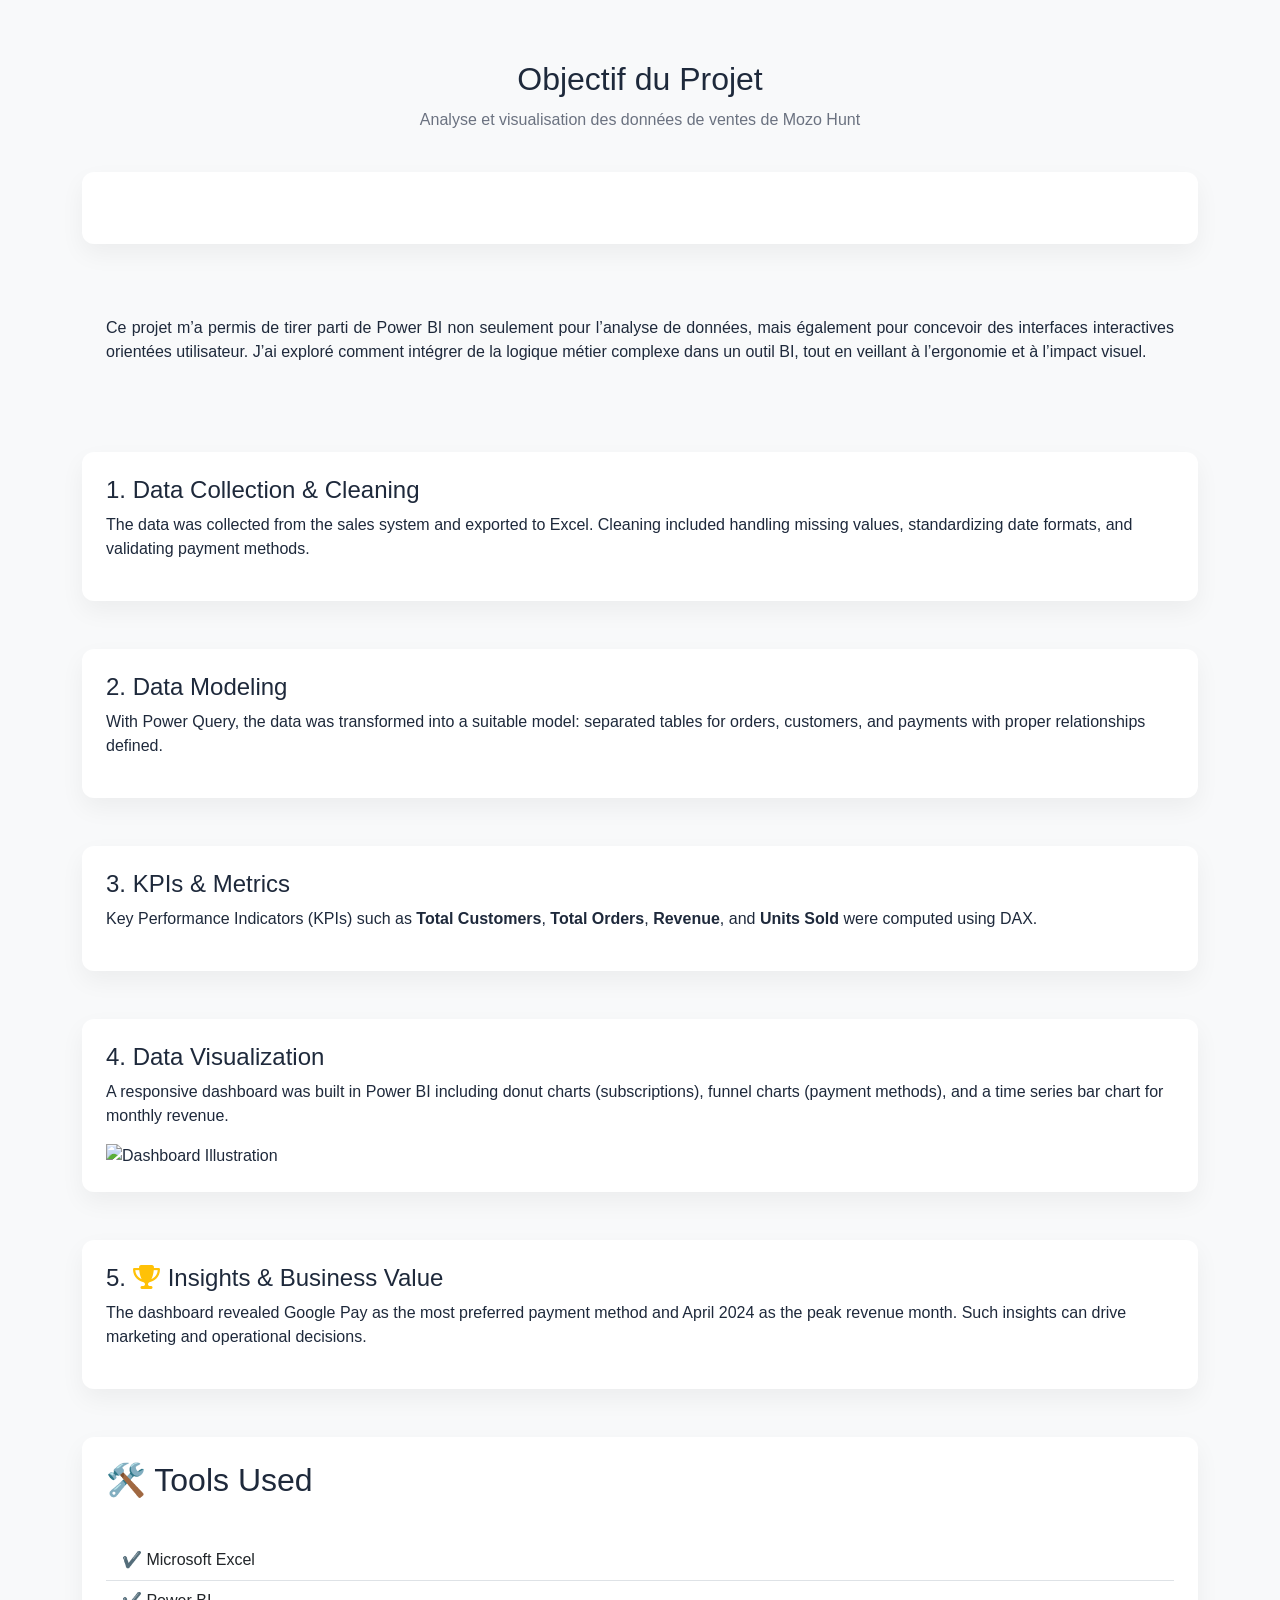
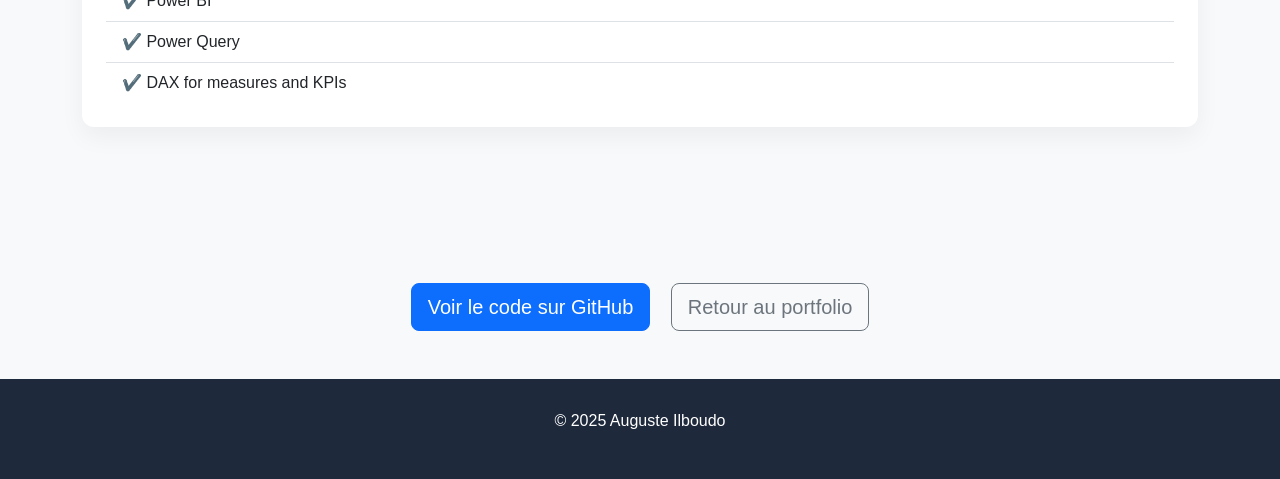
==== mozo.html @ 0e51827f "Portfolio 0.1" ====
<!DOCTYPE html>
<html lang="fr">

<head>
    <meta charset="UTF-8">
    <meta name="viewport" content="width=device-width, initial-scale=1.0">
    <title>Projet – Marketing Analytics</title>
    <link rel="stylesheet" href="style.css">
    <link rel="stylesheet" href="https://cdnjs.cloudflare.com/ajax/libs/font-awesome/6.4.0/css/all.min.css">
    <link href="https://cdn.jsdelivr.net/npm/bootstrap@5.3.2/dist/css/bootstrap.min.css" rel="stylesheet">
    <style>
        body {
            font-family: 'Segoe UI', sans-serif;
            margin: 0;
            padding: 0;
            background-color: #f8f9fa;
            color: #1e293b;
        }

        a {
            text-decoration: none;
        }

        .hero {
            background: linear-gradient(135deg, #2563eb, #1e40af);
            color: white;
            padding: 80px 20px;
            text-align: center;
        }

        .hero .btn-primary-custom {
            display: inline-block;
            margin-top: 20px;
            padding: 12px 24px;
            background: white;
            color: #2563eb;
            font-weight: bold;
            border-radius: 50px;
            transition: all 0.3s ease;
        }

        .hero .btn-primary-custom:hover {
            background: #f0f0f0;
        }

        .section {
            padding: 60px 20px;
        }

        .section-title {
            margin-bottom: 40px;
        }

        .section-title h2 {
            font-size: 2rem;
            margin-bottom: 10px;
            text-align: center;
        }

        .section-title p {
            text-align: center;
            color: #6b7280;
        }

        .container {
            max-width: 1140px;
            margin: 0 auto;
        }

        .card-custom {
            background: white;
            padding: 30px;
            border-radius: 12px;
            box-shadow: 0 10px 25px rgba(0, 0, 0, 0.05);
            margin-bottom: 30px;
        }

        footer {
            background: #1e293b;
            color: white;
            text-align: center;
            padding: 30px 10px;
            margin-top: 40px;
        }


        .illustration-img {
            border-radius: 12px;
            width: 100%;
            object-fit: cover;
        }
    </style>
</head>

<body>
    <section class="section bg-light">
        <div class="container">
            <div class="section-title text-center">
                <h2>Objectif du Projet</h2>
                <p> Analyse et visualisation des données de ventes de Mozo Hunt</p>
            </div>

            <div class="card-custom p-4 mb-5">
                <img src="hunt.png" alt="" class="illustration-img mt-2">
            </div>

            <div class="p-4 mb-5">
                <p style="text-align: justify;">
                    Ce projet m’a permis de tirer parti de Power BI non seulement pour l’analyse de données, mais
                    également pour concevoir des
                    interfaces interactives orientées utilisateur. J’ai exploré comment intégrer de la logique métier
                    complexe dans un outil BI,
                    tout en veillant à l’ergonomie et à l’impact visuel.
                </p>
            </div>

            <div class="card-custom p-4 mb-5">
                <h4>1. Data Collection & Cleaning</h4>
                <p>
                    The data was collected from the sales system and exported to Excel. Cleaning included handling
                    missing values, standardizing date formats, and validating payment methods.
                </p>
            </div>

            <div class="card-custom p-4 mb-5">
                <h4>2. Data Modeling</h4>
                <p>
                    With Power Query, the data was transformed into a suitable model: separated tables for orders,
                    customers, and payments with proper relationships defined.
                </p>
            </div>
            <div class="card-custom p-4 mb-5">
                <h4>3. KPIs & Metrics</h4>
                <p>
                    Key Performance Indicators (KPIs) such as <strong>Total Customers</strong>, <strong>Total
                        Orders</strong>, <strong>Revenue</strong>, and <strong>Units Sold</strong> were computed using
                    DAX.
                </p>
            </div>
            <div class="card-custom p-4 mb-5">
                <h4>4. Data Visualization</h4>
                <p>
                    A responsive dashboard was built in Power BI including donut charts (subscriptions), funnel charts
                    (payment methods), and a time series bar chart for monthly revenue.
                </p>
                <img src="report.png" alt="Dashboard Illustration" class="img-fluid">
            </div>
            <div class="card-custom p-4 mb-5">
                <h4>5. <i class="fas fa-trophy me-2 text-warning"></i>Insights & Business Value</h4>
                <p>
                    The dashboard revealed Google Pay as the most preferred payment method and April 2024 as the peak
                    revenue month. Such insights can drive marketing and operational decisions.
                </p>
            </div>

            <div class="card-custom p-4 mb-5">
                <h2 class="section-title"> 🛠️ Tools Used</h2>
                <ul class="list-group list-group-flush">
                    <li class="list-group-item">✔️ Microsoft Excel</li>
                    <li class="list-group-item">✔️ Power BI</li>
                    <li class="list-group-item">✔️ Power Query</li>
                    <li class="list-group-item">✔️ DAX for measures and KPIs</li>
                </ul>
            </div>

        </div>
    </section>

    <section class="text-center my-5">
        <a href="#" class="btn btn-primary btn-lg">Voir le code sur GitHub</a>
        <a href="index.html" class="btn btn-outline-secondary btn-lg ms-3">Retour au portfolio</a>
    </section>

    <footer>
        <p>&copy; 2025 Auguste Ilboudo</p>
    </footer>

    <script src="https://cdn.jsdelivr.net/npm/bootstrap@5.3.2/dist/js/bootstrap.bundle.min.js"></script>
</body>

</html>
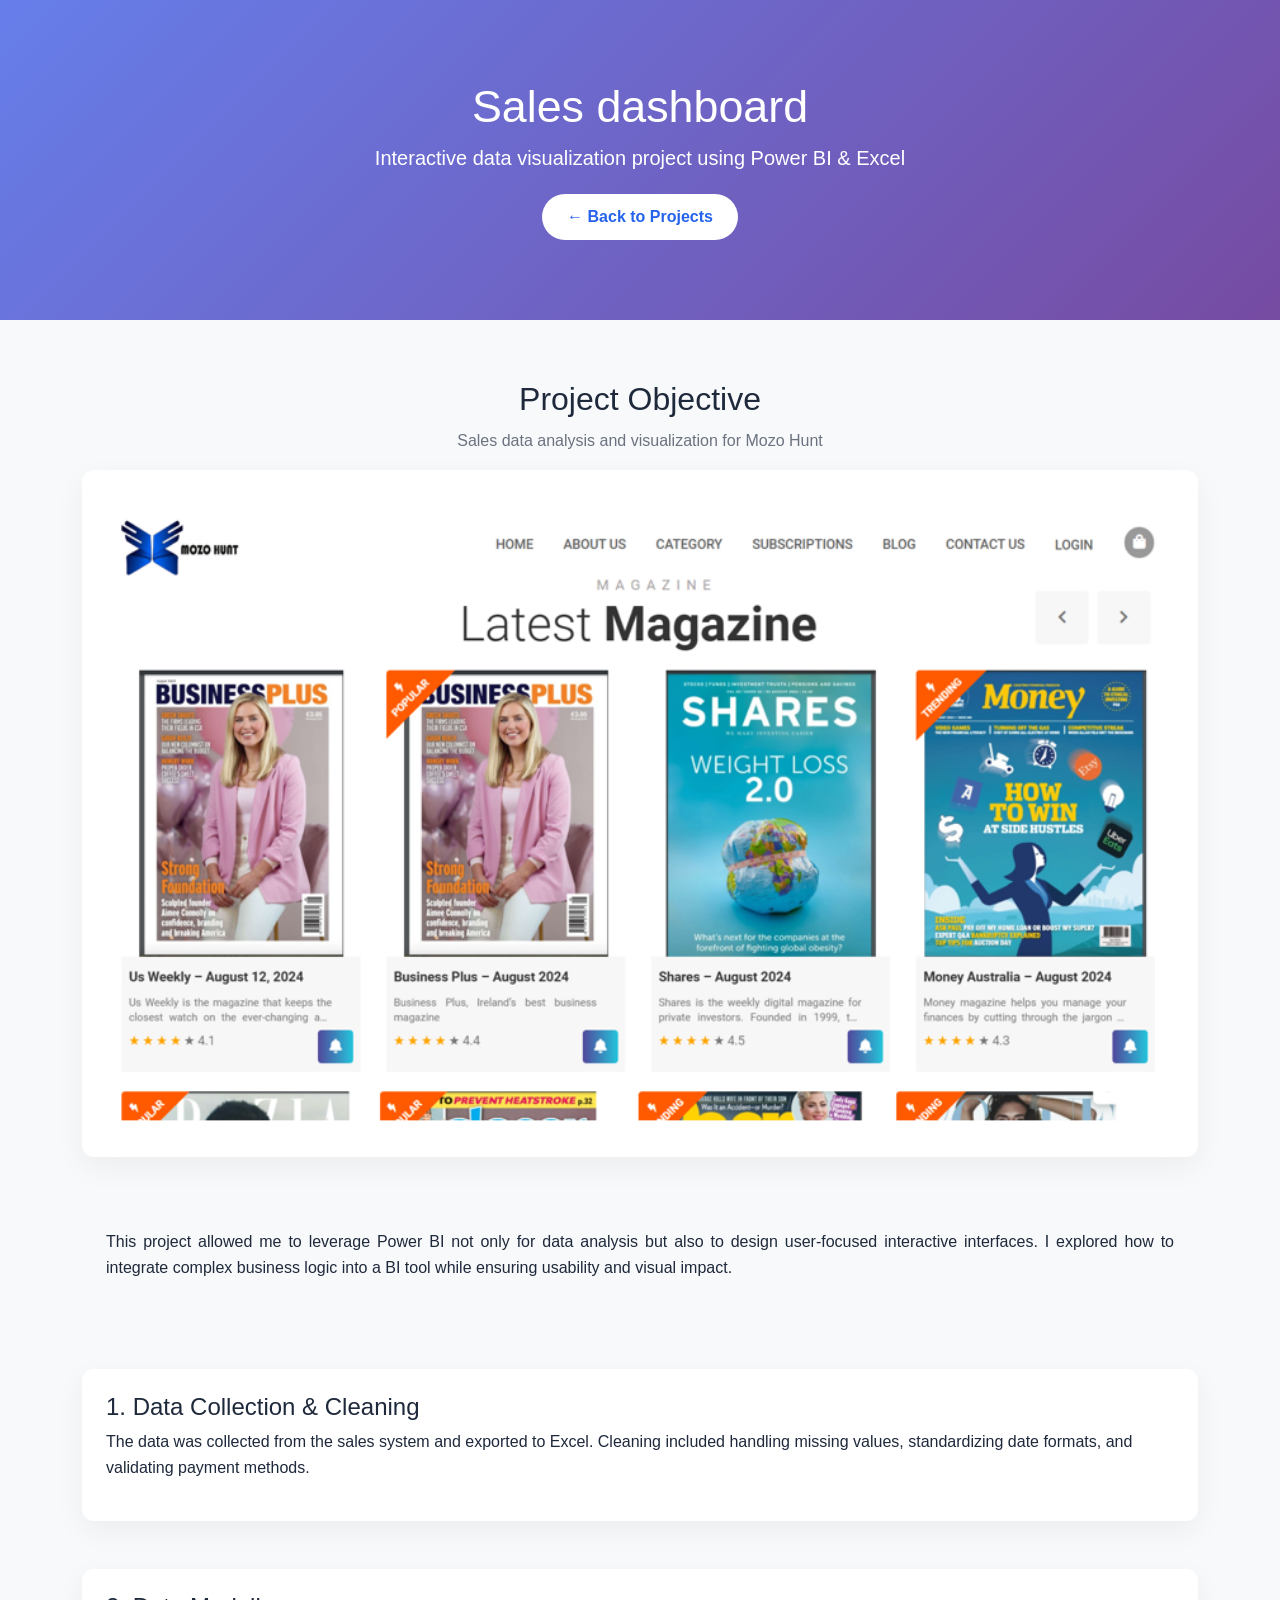
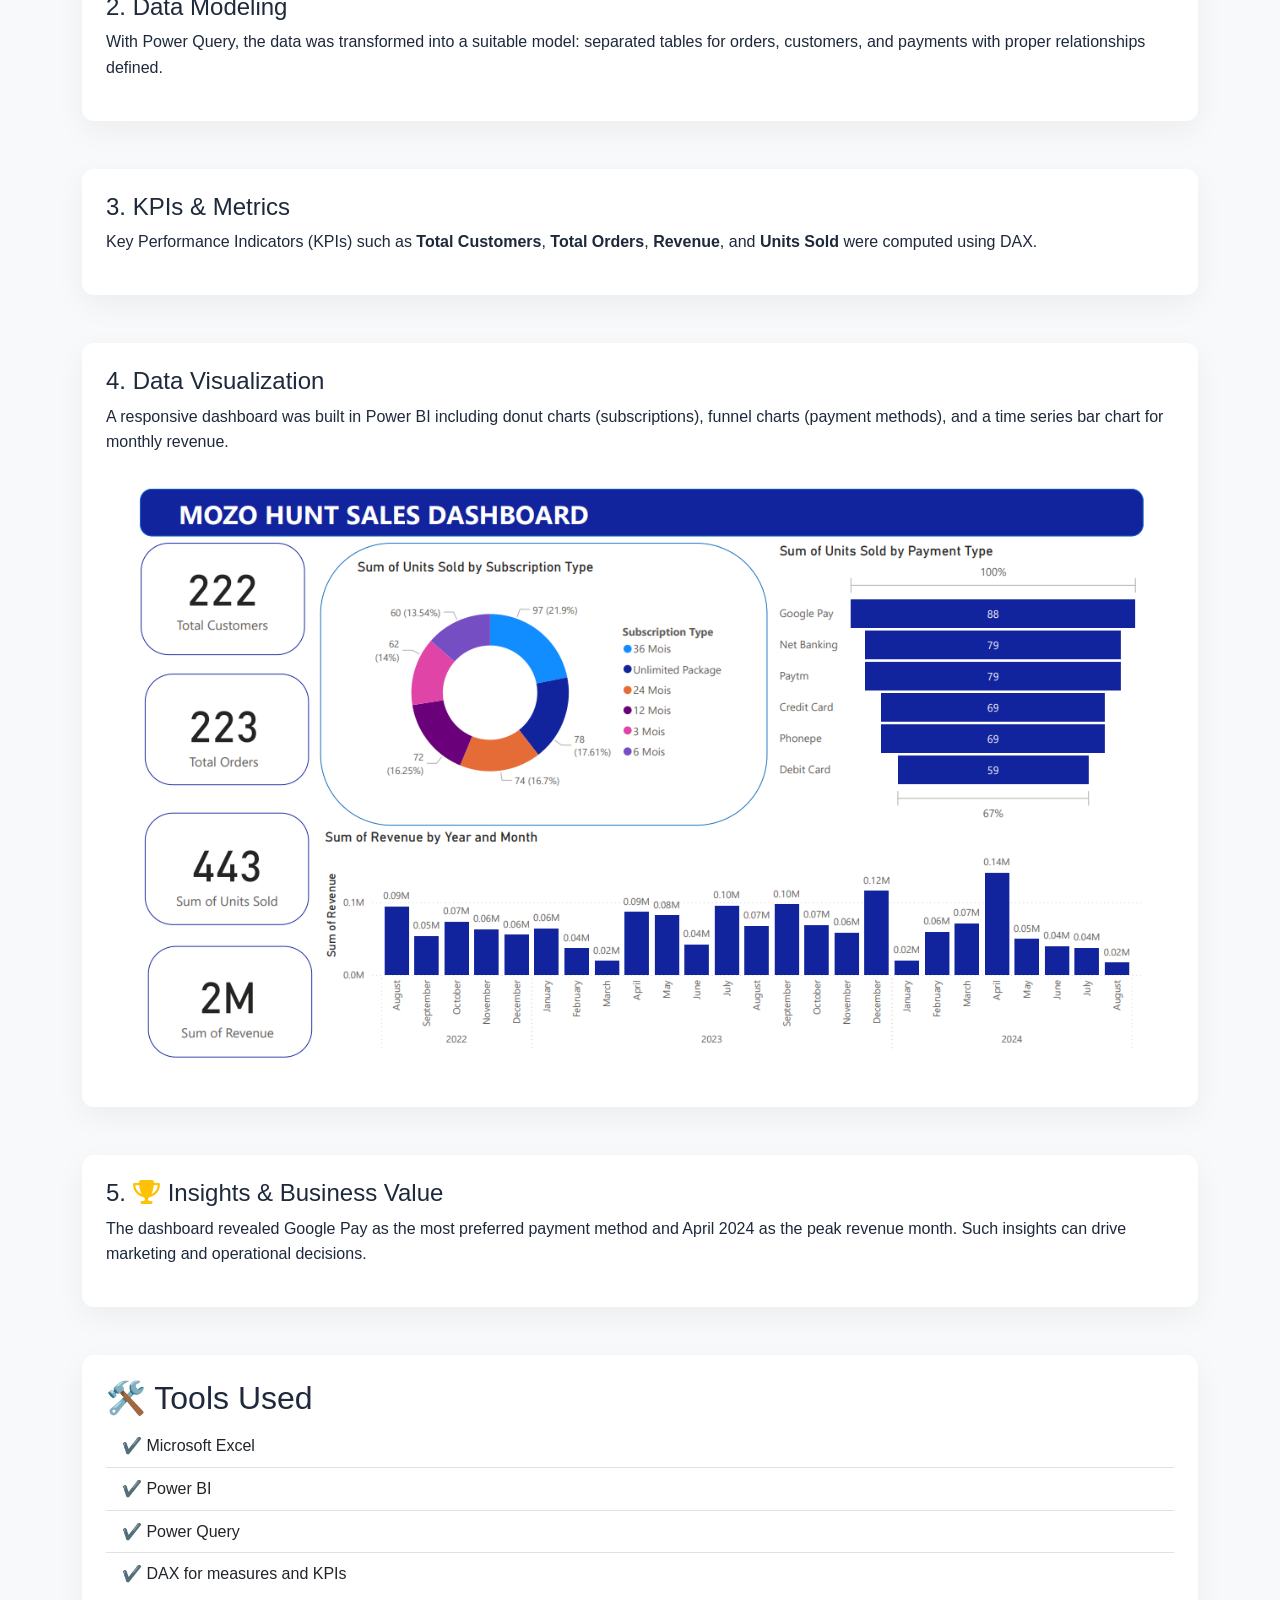
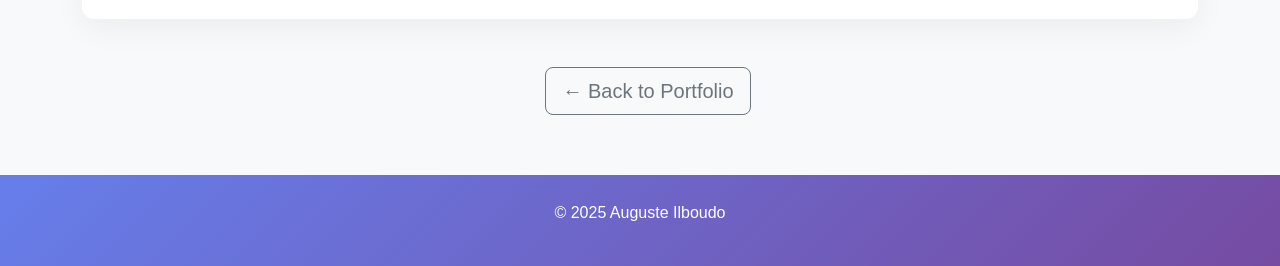
==== commit 9bd9f0c2: "Final commit" ====
--- a/mozo.html
+++ b/mozo.html
@@ -1,20 +1,18 @@
 <!DOCTYPE html>
-<html lang="fr">
+<html lang="en">
 
 <head>
     <meta charset="UTF-8">
     <meta name="viewport" content="width=device-width, initial-scale=1.0">
-    <title>Projet – Marketing Analytics</title>
-    <link rel="stylesheet" href="style.css">
+    <title>Project – Mortgage Loan Simulator</title>
+    <link href="https://cdn.jsdelivr.net/npm/bootstrap@5.3.2/dist/css/bootstrap.min.css" rel="stylesheet">
     <link rel="stylesheet" href="https://cdnjs.cloudflare.com/ajax/libs/font-awesome/6.4.0/css/all.min.css">
-    <link href="https://cdn.jsdelivr.net/npm/bootstrap@5.3.2/dist/css/bootstrap.min.css" rel="stylesheet">
     <style>
         body {
             font-family: 'Segoe UI', sans-serif;
-            margin: 0;
-            padding: 0;
             background-color: #f8f9fa;
             color: #1e293b;
+            line-height: 1.6;
         }
 
         a {
@@ -22,39 +20,42 @@
         }
 
         .hero {
-            background: linear-gradient(135deg, #2563eb, #1e40af);
+            background: linear-gradient(135deg, #667eea, #764ba2);
             color: white;
             padding: 80px 20px;
             text-align: center;
         }
 
-        .hero .btn-primary-custom {
-            display: inline-block;
-            margin-top: 20px;
-            padding: 12px 24px;
-            background: white;
+        .hero h1 {
+            font-size: 2.8rem;
+        }
+
+        .hero p {
+            font-size: 1.25rem;
+            margin-bottom: 20px;
+        }
+
+        .btn-primary-custom {
+            background-color: white;
             color: #2563eb;
+            border-radius: 50px;
+            padding: 10px 24px;
             font-weight: bold;
-            border-radius: 50px;
             transition: all 0.3s ease;
         }
 
-        .hero .btn-primary-custom:hover {
-            background: #f0f0f0;
+        .btn-primary-custom:hover {
+            background-color: #f0f0f0;
         }
 
         .section {
             padding: 60px 20px;
         }
 
-        .section-title {
-            margin-bottom: 40px;
-        }
-
         .section-title h2 {
             font-size: 2rem;
+            text-align: center;
             margin-bottom: 10px;
-            text-align: center;
         }
 
         .section-title p {
@@ -64,118 +65,128 @@
 
         .container {
             max-width: 1140px;
-            margin: 0 auto;
+            margin: auto;
         }
 
         .card-custom {
             background: white;
             padding: 30px;
             border-radius: 12px;
-            box-shadow: 0 10px 25px rgba(0, 0, 0, 0.05);
+            box-shadow: 0 10px 30px rgba(0, 0, 0, 0.05);
             margin-bottom: 30px;
+        }
+
+        .illustration-img {
+            border-radius: 12px;
+            width: 100%;
+            height: auto;
+            object-fit: cover;
         }
 
         footer {
             background: #1e293b;
             color: white;
             text-align: center;
-            padding: 30px 10px;
-            margin-top: 40px;
-        }
-
-
-        .illustration-img {
-            border-radius: 12px;
-            width: 100%;
-            object-fit: cover;
+            padding: 25px 10px;
         }
     </style>
 </head>
 
 <body>
-    <section class="section bg-light">
-        <div class="container">
-            <div class="section-title text-center">
-                <h2>Objectif du Projet</h2>
-                <p> Analyse et visualisation des données de ventes de Mozo Hunt</p>
+    <header class="hero">
+        <h1>Sales dashboard</h1>
+        <p>Interactive data visualization project using Power BI & Excel</p>
+        <a href="index.html" class="btn btn-primary-custom">← Back to Projects</a>
+    </header>
+
+    <body>
+        <section class="section bg-light">
+            <div class="container">
+                <div class="section-title text-center">
+                    <h2>Project Objective</h2>
+                    <p>Sales data analysis and visualization for Mozo Hunt</p>
+                </div>
+
+                <div class="card-custom p-4 mb-5">
+                    <img src="img/hunt.png" alt="" class="illustration-img mt-2">
+                </div>
+
+                <div class="p-4 mb-5">
+                    <p style="text-align: justify;">
+                        This project allowed me to leverage Power BI not only for data analysis but also to design
+                        user-focused interactive interfaces. I explored how to integrate complex business logic into a
+                        BI
+                        tool while ensuring usability and visual impact.
+                    </p>
+                </div>
+
+                <div class="card-custom p-4 mb-5">
+                    <h4>1. Data Collection & Cleaning</h4>
+                    <p>
+                        The data was collected from the sales system and exported to Excel. Cleaning included handling
+                        missing values, standardizing date formats, and validating payment methods.
+                    </p>
+                </div>
+
+                <div class="card-custom p-4 mb-5">
+                    <h4>2. Data Modeling</h4>
+                    <p>
+                        With Power Query, the data was transformed into a suitable model: separated tables for orders,
+                        customers, and payments with proper relationships defined.
+                    </p>
+                </div>
+
+                <div class="card-custom p-4 mb-5">
+                    <h4>3. KPIs & Metrics</h4>
+                    <p>
+                        Key Performance Indicators (KPIs) such as <strong>Total Customers</strong>, <strong>Total
+                            Orders</strong>, <strong>Revenue</strong>, and <strong>Units Sold</strong> were computed
+                        using
+                        DAX.
+                    </p>
+                </div>
+
+                <div class="card-custom p-4 mb-5">
+                    <h4>4. Data Visualization</h4>
+                    <p>
+                        A responsive dashboard was built in Power BI including donut charts (subscriptions), funnel
+                        charts
+                        (payment methods), and a time series bar chart for monthly revenue.
+                    </p>
+                    <img src="img/report.png" alt="Dashboard Illustration" class="img-fluid">
+                </div>
+
+                <div class="card-custom p-4 mb-5">
+                    <h4>5. <i class="fas fa-trophy me-2 text-warning"></i>Insights & Business Value</h4>
+                    <p>
+                        The dashboard revealed Google Pay as the most preferred payment method and April 2024 as the
+                        peak
+                        revenue month. Such insights can drive marketing and operational decisions.
+                    </p>
+                </div>
+
+                <div class="card-custom p-4 mb-5">
+                    <h2 class="section-title"> 🛠️ Tools Used</h2>
+                    <ul class="list-group list-group-flush">
+                        <li class="list-group-item">✔️ Microsoft Excel</li>
+                        <li class="list-group-item">✔️ Power BI</li>
+                        <li class="list-group-item">✔️ Power Query</li>
+                        <li class="list-group-item">✔️ DAX for measures and KPIs</li>
+                    </ul>
+                </div>
             </div>
 
-            <div class="card-custom p-4 mb-5">
-                <img src="hunt.png" alt="" class="illustration-img mt-2">
+            <div class="text-center mt-5">
+                <a href="index.html" class="btn btn-outline-secondary btn-lg ms-3">← Back to Portfolio</a>
             </div>
+            </div>
+        </section>
 
-            <div class="p-4 mb-5">
-                <p style="text-align: justify;">
-                    Ce projet m’a permis de tirer parti de Power BI non seulement pour l’analyse de données, mais
-                    également pour concevoir des
-                    interfaces interactives orientées utilisateur. J’ai exploré comment intégrer de la logique métier
-                    complexe dans un outil BI,
-                    tout en veillant à l’ergonomie et à l’impact visuel.
-                </p>
-            </div>
+        <footer style="background: linear-gradient(135deg, #667eea, #764ba2);">
+            <p>&copy; 2025 Auguste Ilboudo</p>
+        </footer>
 
-            <div class="card-custom p-4 mb-5">
-                <h4>1. Data Collection & Cleaning</h4>
-                <p>
-                    The data was collected from the sales system and exported to Excel. Cleaning included handling
-                    missing values, standardizing date formats, and validating payment methods.
-                </p>
-            </div>
-
-            <div class="card-custom p-4 mb-5">
-                <h4>2. Data Modeling</h4>
-                <p>
-                    With Power Query, the data was transformed into a suitable model: separated tables for orders,
-                    customers, and payments with proper relationships defined.
-                </p>
-            </div>
-            <div class="card-custom p-4 mb-5">
-                <h4>3. KPIs & Metrics</h4>
-                <p>
-                    Key Performance Indicators (KPIs) such as <strong>Total Customers</strong>, <strong>Total
-                        Orders</strong>, <strong>Revenue</strong>, and <strong>Units Sold</strong> were computed using
-                    DAX.
-                </p>
-            </div>
-            <div class="card-custom p-4 mb-5">
-                <h4>4. Data Visualization</h4>
-                <p>
-                    A responsive dashboard was built in Power BI including donut charts (subscriptions), funnel charts
-                    (payment methods), and a time series bar chart for monthly revenue.
-                </p>
-                <img src="report.png" alt="Dashboard Illustration" class="img-fluid">
-            </div>
-            <div class="card-custom p-4 mb-5">
-                <h4>5. <i class="fas fa-trophy me-2 text-warning"></i>Insights & Business Value</h4>
-                <p>
-                    The dashboard revealed Google Pay as the most preferred payment method and April 2024 as the peak
-                    revenue month. Such insights can drive marketing and operational decisions.
-                </p>
-            </div>
-
-            <div class="card-custom p-4 mb-5">
-                <h2 class="section-title"> 🛠️ Tools Used</h2>
-                <ul class="list-group list-group-flush">
-                    <li class="list-group-item">✔️ Microsoft Excel</li>
-                    <li class="list-group-item">✔️ Power BI</li>
-                    <li class="list-group-item">✔️ Power Query</li>
-                    <li class="list-group-item">✔️ DAX for measures and KPIs</li>
-                </ul>
-            </div>
-
-        </div>
-    </section>
-
-    <section class="text-center my-5">
-        <a href="#" class="btn btn-primary btn-lg">Voir le code sur GitHub</a>
-        <a href="index.html" class="btn btn-outline-secondary btn-lg ms-3">Retour au portfolio</a>
-    </section>
-
-    <footer>
-        <p>&copy; 2025 Auguste Ilboudo</p>
-    </footer>
-
-    <script src="https://cdn.jsdelivr.net/npm/bootstrap@5.3.2/dist/js/bootstrap.bundle.min.js"></script>
-</body>
+        <script src="https://cdn.jsdelivr.net/npm/bootstrap@5.3.2/dist/js/bootstrap.bundle.min.js"></script>
+    </body>
 
 </html>
